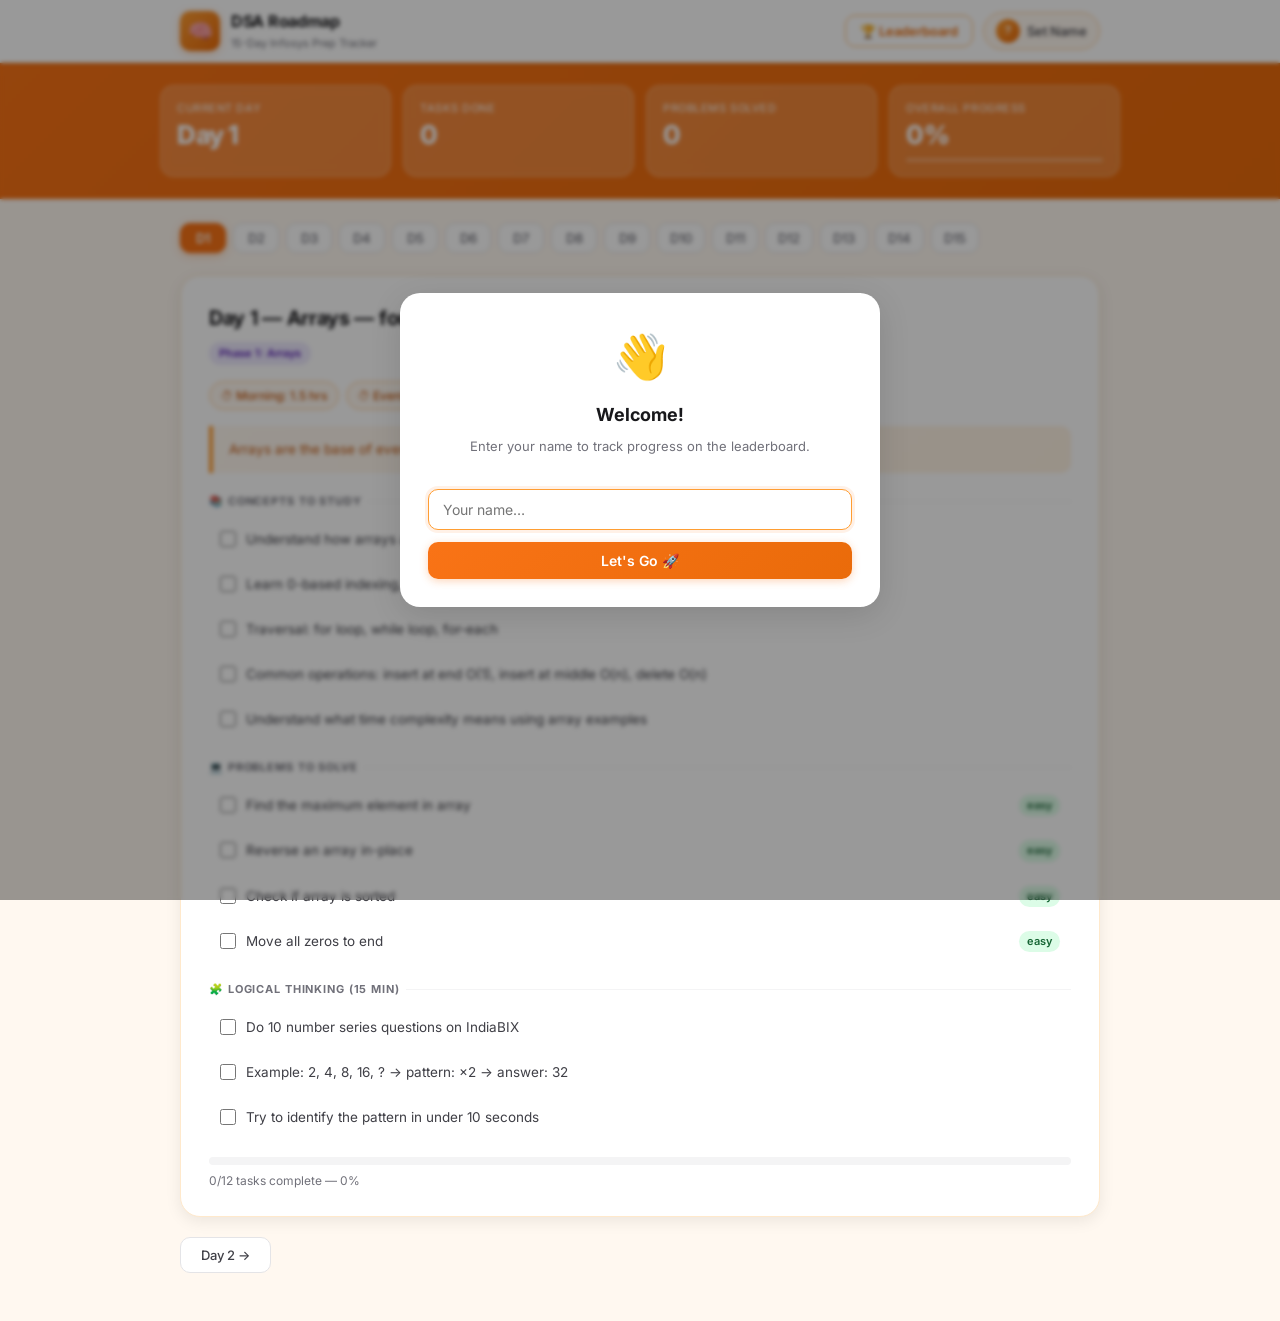
==== index.html @ b3782feb "Initial commit - Interactive DSA Roadmap" ====
<!DOCTYPE html>
<html lang="en">
<head>
  <meta charset="UTF-8" />
  <meta name="viewport" content="width=device-width, initial-scale=1.0" />
  <title>15-Day DSA Roadmap | Infosys Prep Tracker</title>
  <meta name="description" content="Track your 15-day DSA preparation for Infosys. Interactive roadmap with daily tasks, progress tracking, and leaderboard." />
  <link rel="preconnect" href="https://fonts.googleapis.com" />
  <link rel="preconnect" href="https://fonts.gstatic.com" crossorigin />
  <link href="https://fonts.googleapis.com/css2?family=Inter:wght@400;500;600;700;800&display=swap" rel="stylesheet" />
  <link rel="stylesheet" href="style.css" />
</head>
<body>

  <!-- ===== HEADER ===== -->
  <header class="site-header">
    <div class="header-inner">
      <div class="logo-area">
        <div class="logo-icon">🧠</div>
        <div>
          <div class="logo-title">DSA Roadmap</div>
          <div class="logo-sub">15-Day Infosys Prep Tracker</div>
        </div>
      </div>
      <div class="header-actions">
        <button id="leaderboard-btn" class="btn-outline" onclick="openLeaderboard()">🏆 Leaderboard</button>
        <div class="user-chip" id="user-chip" onclick="changeUser()">
          <span class="user-avatar" id="user-avatar">?</span>
          <span id="user-display">Set Name</span>
        </div>
      </div>
    </div>
  </header>

  <!-- ===== HERO STRIP ===== -->
  <div class="hero-strip">
    <div class="hero-inner">
      <div class="stat-card" id="stat-day">
        <div class="stat-label">Current Day</div>
        <div class="stat-value" id="cur-day">Day 1</div>
      </div>
      <div class="stat-card">
        <div class="stat-label">Tasks Done</div>
        <div class="stat-value" id="tasks-done">0</div>
      </div>
      <div class="stat-card">
        <div class="stat-label">Problems Solved</div>
        <div class="stat-value" id="probs-done">0</div>
      </div>
      <div class="stat-card overall">
        <div class="stat-label">Overall Progress</div>
        <div class="stat-value" id="ovr-pct">0%</div>
        <div class="global-bar-wrap"><div class="global-bar" id="global-bar"></div></div>
      </div>
    </div>
  </div>

  <!-- ===== MAIN ===== -->
  <main class="main-layout">
    <!-- Day Navigation -->
    <nav class="day-nav" id="day-nav" aria-label="Day navigation"></nav>

    <!-- Day Content -->
    <div id="day-content"></div>
  </main>

  <!-- ===== LEADERBOARD MODAL ===== -->
  <div class="modal-backdrop" id="lb-backdrop" onclick="closeLeaderboard()"></div>
  <div class="modal" id="lb-modal" role="dialog" aria-label="Leaderboard">
    <div class="modal-header">
      <div class="modal-title">🏆 Leaderboard</div>
      <button class="modal-close" onclick="closeLeaderboard()" aria-label="Close">✕</button>
    </div>
    <p class="modal-sub">Top 10 users by overall progress</p>
    <div class="lb-list" id="lb-list"></div>
    <div class="modal-footer">
      <button class="btn-primary" onclick="closeLeaderboard()">Close</button>
    </div>
  </div>

  <!-- ===== NAME PROMPT MODAL ===== -->
  <div class="modal-backdrop" id="name-backdrop"></div>
  <div class="modal name-modal" id="name-modal" role="dialog" aria-label="Enter your name">
    <div class="name-modal-icon">👋</div>
    <div class="modal-title" style="text-align:center;margin-bottom:6px">Welcome!</div>
    <p class="modal-sub" style="text-align:center">Enter your name to track progress on the leaderboard.</p>
    <input type="text" id="name-input" class="name-input" placeholder="Your name…" maxlength="24" />
    <button class="btn-primary" style="width:100%;margin-top:12px" id="name-submit-btn" onclick="submitName()">Let's Go 🚀</button>
  </div>

  <script src="app.js"></script>
</body>
</html>
---- style.css ----
/* ============================================
   DSA ROADMAP — STYLE.CSS
   Theme: Light Orange + White
   ============================================ */

:root {
  --orange-50:  #fff8f0;
  --orange-100: #ffe9cc;
  --orange-200: #ffd199;
  --orange-300: #ffb866;
  --orange-400: #ff9e33;
  --orange-500: #f97316;
  --orange-600: #ea6b0a;
  --orange-700: #c2550b;
  --white: #ffffff;
  --gray-50:  #fafafa;
  --gray-100: #f4f4f5;
  --gray-200: #e4e4e7;
  --gray-300: #d1d1d6;
  --gray-500: #71717a;
  --gray-700: #3f3f46;
  --gray-900: #18181b;

  --radius-sm: 6px;
  --radius-md: 10px;
  --radius-lg: 14px;
  --radius-xl: 20px;

  --shadow-sm: 0 1px 3px rgba(0,0,0,.06), 0 1px 2px rgba(0,0,0,.04);
  --shadow-md: 0 4px 16px rgba(0,0,0,.08);
  --shadow-lg: 0 8px 32px rgba(0,0,0,.12);
}

*, *::before, *::after { box-sizing: border-box; margin: 0; padding: 0; }

html { scroll-behavior: smooth; }

body {
  font-family: 'Inter', sans-serif;
  background: var(--orange-50);
  color: var(--gray-900);
  min-height: 100vh;
  line-height: 1.6;
}

/* ============ HEADER ============ */
.site-header {
  background: var(--white);
  border-bottom: 1px solid var(--orange-100);
  position: sticky;
  top: 0;
  z-index: 100;
  box-shadow: var(--shadow-sm);
}

.header-inner {
  max-width: 960px;
  margin: 0 auto;
  padding: 0 20px;
  height: 62px;
  display: flex;
  align-items: center;
  justify-content: space-between;
  gap: 12px;
}

.logo-area {
  display: flex;
  align-items: center;
  gap: 11px;
}

.logo-icon {
  width: 40px; height: 40px;
  background: linear-gradient(135deg, var(--orange-400), var(--orange-600));
  border-radius: var(--radius-md);
  display: flex; align-items: center; justify-content: center;
  font-size: 20px;
  box-shadow: 0 2px 8px rgba(249,115,22,.3);
  flex-shrink: 0;
}

.logo-title {
  font-size: 16px;
  font-weight: 700;
  color: var(--gray-900);
  letter-spacing: -.3px;
}

.logo-sub {
  font-size: 11px;
  color: var(--gray-500);
}

.header-actions {
  display: flex;
  align-items: center;
  gap: 10px;
}

.btn-outline {
  padding: 7px 14px;
  border: 1.5px solid var(--orange-300);
  border-radius: var(--radius-md);
  background: transparent;
  color: var(--orange-600);
  font-size: 13px;
  font-weight: 600;
  cursor: pointer;
  font-family: inherit;
  transition: all .18s;
}
.btn-outline:hover {
  background: var(--orange-50);
  border-color: var(--orange-500);
  transform: translateY(-1px);
}

.user-chip {
  display: flex;
  align-items: center;
  gap: 7px;
  padding: 6px 12px;
  background: var(--orange-50);
  border: 1.5px solid var(--orange-200);
  border-radius: 99px;
  cursor: pointer;
  transition: all .18s;
  font-size: 13px;
  font-weight: 500;
  color: var(--gray-700);
  max-width: 160px;
}
.user-chip:hover { border-color: var(--orange-400); background: var(--orange-100); }

.user-avatar {
  width: 24px; height: 24px;
  background: linear-gradient(135deg, var(--orange-400), var(--orange-600));
  border-radius: 50%;
  display: flex; align-items: center; justify-content: center;
  font-size: 11px;
  color: white;
  font-weight: 700;
  flex-shrink: 0;
}

/* ============ HERO STRIP ============ */
.hero-strip {
  background: linear-gradient(135deg, var(--orange-500) 0%, var(--orange-600) 100%);
  padding: 22px 20px;
}

.hero-inner {
  max-width: 960px;
  margin: 0 auto;
  display: grid;
  grid-template-columns: repeat(auto-fit, minmax(140px, 1fr));
  gap: 12px;
}

.stat-card {
  background: rgba(255,255,255,.18);
  border: 1px solid rgba(255,255,255,.25);
  border-radius: var(--radius-lg);
  padding: 14px 16px;
  color: white;
  backdrop-filter: blur(6px);
  transition: transform .2s;
}
.stat-card:hover { transform: translateY(-2px); }
.stat-card.overall { grid-column: span 1; }

.stat-label {
  font-size: 11px;
  font-weight: 500;
  opacity: .85;
  text-transform: uppercase;
  letter-spacing: .05em;
  margin-bottom: 4px;
}

.stat-value {
  font-size: 26px;
  font-weight: 800;
  letter-spacing: -.5px;
  line-height: 1;
}

.global-bar-wrap {
  background: rgba(255,255,255,.25);
  border-radius: 99px;
  height: 4px;
  margin-top: 10px;
  overflow: hidden;
}

.global-bar {
  height: 100%;
  border-radius: 99px;
  background: white;
  width: 0%;
  transition: width .4s ease;
}

/* ============ MAIN ============ */
.main-layout {
  max-width: 960px;
  margin: 0 auto;
  padding: 24px 20px 48px;
}

/* ============ DAY NAV ============ */
.day-nav {
  display: flex;
  flex-wrap: wrap;
  gap: 7px;
  margin-bottom: 22px;
}

.dn {
  padding: 6px 12px;
  border: 1.5px solid var(--gray-200);
  border-radius: var(--radius-md);
  background: var(--white);
  color: var(--gray-500);
  font-size: 13px;
  font-weight: 500;
  cursor: pointer;
  transition: all .16s;
  font-family: inherit;
  min-width: 46px;
  text-align: center;
}
.dn:hover { border-color: var(--orange-300); color: var(--orange-600); transform: translateY(-1px); }
.dn.on {
  background: var(--orange-500);
  color: white;
  border-color: var(--orange-500);
  box-shadow: 0 2px 8px rgba(249,115,22,.35);
  font-weight: 600;
}
.dn.comp {
  background: #ecfdf5;
  color: #047857;
  border-color: #6ee7b7;
}
.dn.comp.on {
  background: var(--orange-500);
  color: white;
  border-color: var(--orange-500);
}

/* ============ DAY CARD ============ */
.day-card {
  background: var(--white);
  border: 1px solid var(--orange-100);
  border-radius: var(--radius-xl);
  padding: 26px 28px;
  box-shadow: var(--shadow-md);
  animation: slideUp .25s ease;
}

@keyframes slideUp {
  from { opacity: 0; transform: translateY(12px); }
  to   { opacity: 1; transform: translateY(0); }
}

.day-header {
  display: flex;
  align-items: flex-start;
  justify-content: space-between;
  margin-bottom: 16px;
  gap: 12px;
  flex-wrap: wrap;
}

.day-title {
  font-size: 20px;
  font-weight: 700;
  color: var(--gray-900);
  letter-spacing: -.3px;
}

.day-topic { margin-top: 5px; }

/* badges */
.badge {
  display: inline-block;
  font-size: 11px;
  padding: 3px 10px;
  border-radius: 99px;
  font-weight: 600;
}
.b-purple { background: #ede9fe; color: #5b21b6; }
.b-teal   { background: #ccfbf1; color: #065f46; }
.b-amber  { background: #fef3c7; color: #92400e; }
.b-coral  { background: #ffe4e6; color: #9f1239; }
.b-blue   { background: #dbeafe; color: #1e40af; }

/* time chips */
.time-row {
  display: flex;
  flex-wrap: wrap;
  gap: 7px;
  margin-bottom: 16px;
}
.time-chip {
  font-size: 12px;
  padding: 4px 11px;
  border-radius: 99px;
  background: var(--orange-50);
  color: var(--orange-700);
  border: 1px solid var(--orange-200);
  font-weight: 500;
}

/* note box */
.note-box {
  background: linear-gradient(135deg, #fff8f0, #fff3e3);
  border-left: 4px solid var(--orange-400);
  border-radius: 0 var(--radius-md) var(--radius-md) 0;
  padding: 12px 16px;
  font-size: 13.5px;
  color: var(--orange-700);
  line-height: 1.65;
  margin-bottom: 20px;
}

/* sections */
.section-block { margin-bottom: 20px; }

.sec-title {
  font-size: 11px;
  font-weight: 700;
  color: var(--gray-500);
  text-transform: uppercase;
  letter-spacing: .08em;
  margin-bottom: 10px;
  display: flex;
  align-items: center;
  gap: 6px;
}
.sec-title::after {
  content: '';
  flex: 1;
  height: 1px;
  background: var(--gray-100);
}

.task-list { display: flex; flex-direction: column; gap: 6px; }

.task {
  display: flex;
  align-items: flex-start;
  gap: 10px;
  font-size: 13.5px;
  color: var(--gray-700);
  cursor: pointer;
  line-height: 1.55;
  padding: 8px 10px;
  border-radius: var(--radius-md);
  border: 1px solid transparent;
  transition: all .15s;
}
.task:hover { background: var(--orange-50); border-color: var(--orange-100); }
.task input[type="checkbox"] {
  width: 16px; height: 16px;
  flex-shrink: 0;
  margin-top: 2px;
  accent-color: var(--orange-500);
  cursor: pointer;
}
.task.done span { text-decoration: line-through; color: var(--gray-300); }
.task.done { opacity: .75; }

/* difficulty pills */
.prob-diff {
  font-size: 11px;
  padding: 2px 8px;
  border-radius: 99px;
  font-weight: 600;
  flex-shrink: 0;
  margin-left: 6px;
}
.easy { background: #dcfce7; color: #166534; }
.med  { background: #fef3c7; color: #92400e; }
.hard { background: #fee2e2; color: #991b1b; }

/* progress bar */
.pbar-wrap {
  background: var(--gray-100);
  border-radius: 99px;
  height: 8px;
  margin-top: 20px;
  overflow: hidden;
}
.pbar {
  height: 100%;
  border-radius: 99px;
  background: linear-gradient(90deg, var(--orange-400), var(--orange-600));
  transition: width .4s ease;
}
.pbar-label {
  font-size: 12px;
  color: var(--gray-500);
  margin-top: 6px;
}

/* nav buttons */
.nav-btns {
  display: flex;
  gap: 10px;
  margin-top: 20px;
  flex-wrap: wrap;
}
.nav-btn {
  padding: 9px 20px;
  border: 1.5px solid var(--gray-200);
  border-radius: var(--radius-md);
  background: var(--white);
  color: var(--gray-700);
  font-size: 13px;
  font-weight: 500;
  cursor: pointer;
  font-family: inherit;
  transition: all .16s;
}
.nav-btn:hover { border-color: var(--orange-300); color: var(--orange-600); transform: translateY(-1px); }

/* ============ MODAL ============ */
.modal-backdrop {
  display: none;
  position: fixed;
  inset: 0;
  background: rgba(0,0,0,.4);
  z-index: 200;
  backdrop-filter: blur(2px);
}
.modal-backdrop.show { display: block; }

.modal {
  display: none;
  position: fixed;
  top: 50%;
  left: 50%;
  transform: translate(-50%, -50%) scale(.95);
  background: var(--white);
  border-radius: var(--radius-xl);
  box-shadow: var(--shadow-lg);
  z-index: 300;
  width: 90%;
  max-width: 480px;
  padding: 28px;
  transition: transform .2s ease, opacity .2s ease;
  opacity: 0;
}
.modal.show {
  display: block;
  transform: translate(-50%, -50%) scale(1);
  opacity: 1;
}

.modal-header {
  display: flex;
  align-items: center;
  justify-content: space-between;
  margin-bottom: 6px;
}

.modal-title {
  font-size: 18px;
  font-weight: 700;
  color: var(--gray-900);
}

.modal-close {
  width: 30px; height: 30px;
  border: none;
  background: var(--gray-100);
  border-radius: 50%;
  font-size: 14px;
  cursor: pointer;
  color: var(--gray-500);
  transition: background .15s;
  display: flex; align-items: center; justify-content: center;
}
.modal-close:hover { background: var(--gray-200); }

.modal-sub {
  font-size: 13px;
  color: var(--gray-500);
  margin-bottom: 18px;
}

.modal-footer { margin-top: 20px; display: flex; justify-content: flex-end; }

/* name modal */
.name-modal { text-align: left; }
.name-modal-icon {
  font-size: 44px;
  text-align: center;
  margin-bottom: 10px;
}

.name-input {
  width: 100%;
  padding: 11px 14px;
  border: 1.5px solid var(--gray-200);
  border-radius: var(--radius-md);
  font-size: 14px;
  font-family: inherit;
  color: var(--gray-900);
  outline: none;
  transition: border-color .15s;
  margin-top: 14px;
}
.name-input:focus { border-color: var(--orange-400); box-shadow: 0 0 0 3px rgba(249,115,22,.1); }

/* ============ LEADERBOARD ============ */
.lb-list { display: flex; flex-direction: column; gap: 8px; max-height: 380px; overflow-y: auto; }

.lb-row {
  display: flex;
  align-items: center;
  gap: 12px;
  padding: 10px 14px;
  border-radius: var(--radius-md);
  background: var(--gray-50);
  border: 1px solid var(--gray-100);
  transition: background .15s;
}
.lb-row.me {
  background: var(--orange-50);
  border-color: var(--orange-200);
}
.lb-row:hover { background: var(--orange-50); }

.lb-rank {
  font-size: 15px;
  font-weight: 700;
  color: var(--gray-300);
  width: 22px;
  text-align: center;
  flex-shrink: 0;
}
.lb-rank.gold   { color: #f59e0b; }
.lb-rank.silver { color: #94a3b8; }
.lb-rank.bronze { color: #cd7f32; }

.lb-avatar {
  width: 32px; height: 32px;
  border-radius: 50%;
  background: linear-gradient(135deg, var(--orange-400), var(--orange-600));
  display: flex; align-items: center; justify-content: center;
  font-size: 13px;
  font-weight: 700;
  color: white;
  flex-shrink: 0;
}

.lb-name {
  flex: 1;
  font-size: 14px;
  font-weight: 600;
  color: var(--gray-800);
}
.lb-name.me-label::after { content: ' (you)'; font-size: 11px; color: var(--orange-500); font-weight: 500; }

.lb-bar-wrap {
  flex: 1;
  background: var(--gray-100);
  border-radius: 99px;
  height: 6px;
  overflow: hidden;
  min-width: 60px;
}
.lb-bar { height: 100%; border-radius: 99px; background: linear-gradient(90deg, var(--orange-400), var(--orange-600)); transition: width .5s ease; }

.lb-pct {
  font-size: 13px;
  font-weight: 700;
  color: var(--orange-600);
  width: 38px;
  text-align: right;
  flex-shrink: 0;
}

.lb-empty {
  text-align: center;
  font-size: 14px;
  color: var(--gray-400);
  padding: 24px 0;
}

/* ============ BUTTONS ============ */
.btn-primary {
  padding: 10px 22px;
  border: none;
  border-radius: var(--radius-md);
  background: linear-gradient(135deg, var(--orange-500), var(--orange-600));
  color: white;
  font-size: 14px;
  font-weight: 600;
  cursor: pointer;
  font-family: inherit;
  transition: all .18s;
  box-shadow: 0 2px 8px rgba(249,115,22,.3);
}
.btn-primary:hover { transform: translateY(-1px); box-shadow: 0 4px 16px rgba(249,115,22,.4); }

/* ============ RESPONSIVE ============ */
@media (max-width: 640px) {
  .header-inner { height: 56px; }
  .logo-sub { display: none; }
  .btn-outline { display: none; }
  .hero-inner { grid-template-columns: 1fr 1fr; }
  .stat-value { font-size: 22px; }
  .day-card { padding: 18px 16px; }
  .day-title { font-size: 17px; }
  .modal { padding: 22px 18px; }
}

@media (max-width: 380px) {
  .user-chip { max-width: 110px; font-size: 12px; }
}
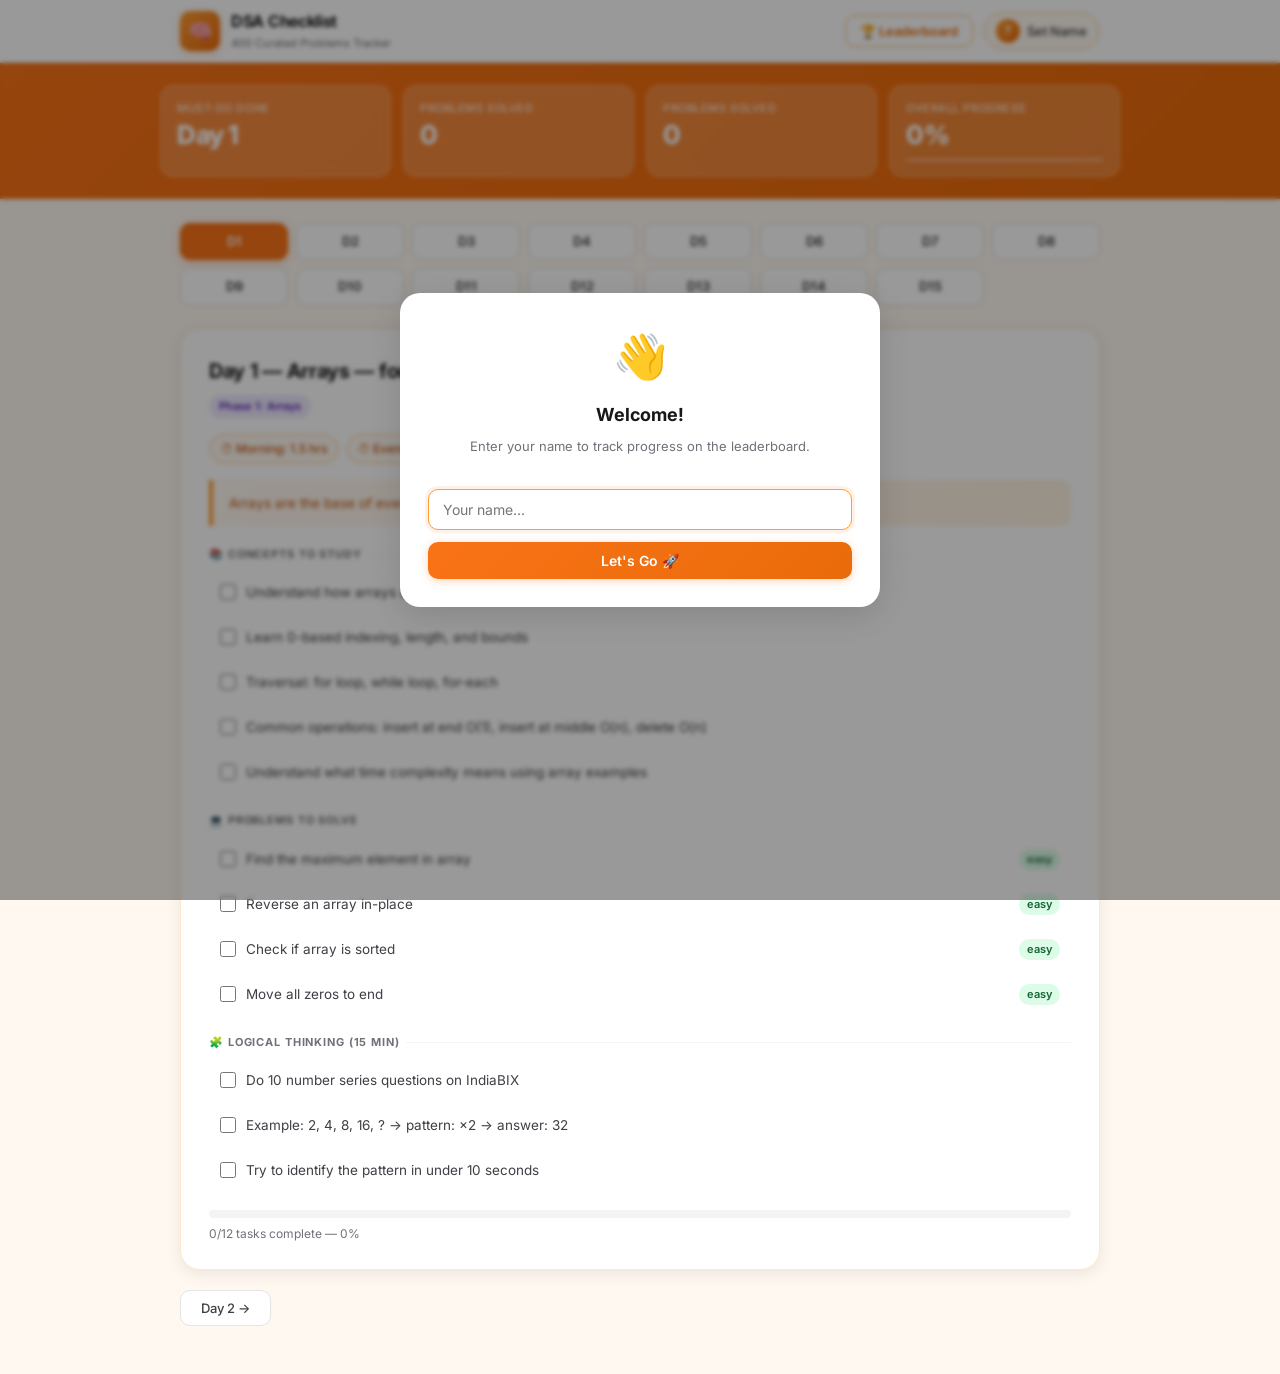
==== commit 36c94402: "Update to 400 problem checklist dataset" ====
--- a/index.html
+++ b/index.html
@@ -18,8 +18,8 @@
       <div class="logo-area">
         <div class="logo-icon">🧠</div>
         <div>
-          <div class="logo-title">DSA Roadmap</div>
-          <div class="logo-sub">15-Day Infosys Prep Tracker</div>
+          <div class="logo-title">DSA Checklist</div>
+          <div class="logo-sub">400 Curated Problems Tracker</div>
         </div>
       </div>
       <div class="header-actions">
@@ -36,11 +36,11 @@
   <div class="hero-strip">
     <div class="hero-inner">
       <div class="stat-card" id="stat-day">
-        <div class="stat-label">Current Day</div>
-        <div class="stat-value" id="cur-day">Day 1</div>
+        <div class="stat-label">Must-Do Done</div>
+        <div class="stat-value" id="cur-day">0/80</div>
       </div>
       <div class="stat-card">
-        <div class="stat-label">Tasks Done</div>
+        <div class="stat-label">Problems Solved</div>
         <div class="stat-value" id="tasks-done">0</div>
       </div>
       <div class="stat-card">
--- a/style.css
+++ b/style.css
@@ -211,34 +211,35 @@
 
 /* ============ DAY NAV ============ */
 .day-nav {
-  display: flex;
-  flex-wrap: wrap;
-  gap: 7px;
+  display: grid;
+  grid-template-columns: repeat(auto-fit, minmax(100px, 1fr));
+  gap: 8px;
   margin-bottom: 22px;
 }
 
 .dn {
-  padding: 6px 12px;
+  padding: 10px 8px;
   border: 1.5px solid var(--gray-200);
   border-radius: var(--radius-md);
   background: var(--white);
-  color: var(--gray-500);
+  color: var(--gray-700);
   font-size: 13px;
-  font-weight: 500;
+  font-weight: 600;
   cursor: pointer;
   transition: all .16s;
   font-family: inherit;
-  min-width: 46px;
   text-align: center;
-}
+  line-height: 1.2;
+}
+.dn small { display: block; margin-top: 4px; font-weight: 400; color: var(--gray-500); }
 .dn:hover { border-color: var(--orange-300); color: var(--orange-600); transform: translateY(-1px); }
 .dn.on {
   background: var(--orange-500);
   color: white;
   border-color: var(--orange-500);
   box-shadow: 0 2px 8px rgba(249,115,22,.35);
-  font-weight: 600;
-}
+}
+.dn.on small { color: rgba(255,255,255,0.8); }
 .dn.comp {
   background: #ecfdf5;
   color: #047857;
